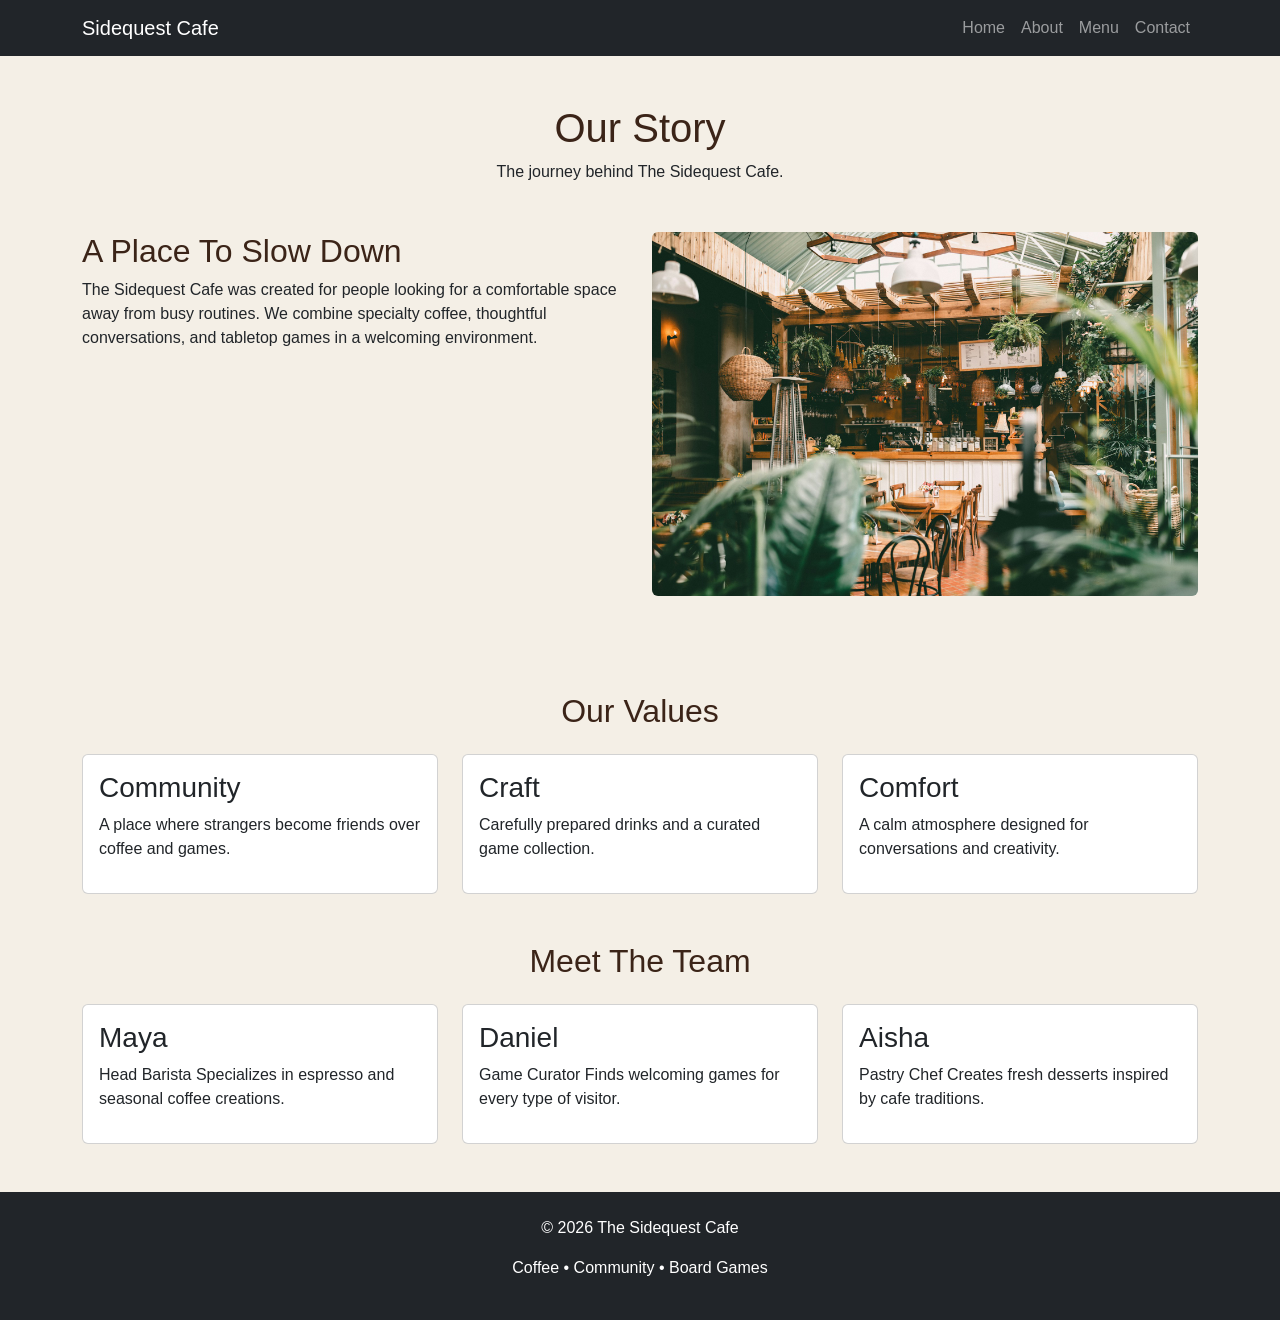
==== pages/about.html @ 0107e9e5 "Create contact page layout" ====
<!DOCTYPE html>
<html lang="en">
<head>
    <meta charset="UTF-8">
    <meta name="viewport" content="width=device-width, initial-scale=1.0">
    <link href="https://cdn.jsdelivr.net/npm/bootstrap@5.3.8/dist/css/bootstrap.min.css" rel="stylesheet">
    <link href="/css/style.css" rel="stylesheet">
    <title>About | The Sidequest Cafe</title>
</head>
<body>
    <nav class="navbar navbar-expand-lg navbar-dark bg-dark">
        <div class="container">
            <a class="navbar-brand" href="/index.html">Sidequest Cafe</a>

            <button class="navbar-toggler" data-bs-toggle="collapse" data-bs-target="#navigation">
                <span class="navbar-toggler-icon"></span>
            </button>

            <div class="collapse navbar-collapse" id="navigation">
                <ul class="navbar-nav ms-auto">
                    <li class="nav-item">
                        <a class="nav-link" href="/index.html">Home</a>
                    </li>
                    <li class="nav-item">
                        <a class="nav-link" href="/pages/about.html">About</a>
                    </li>
                    <li class="nav-item">
                        <a class="nav-link" href="#">Menu</a>
                    </li>
                    <li class="nav-item">
                        <a class="nav-link" href="/pages/contact.html">Contact</a>
                    </li>
                </ul>
            </div>
        </div>
    </nav>

    <section class="container py-5">
        <h1 class="text-center">Our Story</h1>
        <p class="text-center">The journey behind The Sidequest Cafe.</p>

        <div class="row mt-5">
            <div class="col-md-6">
                <h2>A Place To Slow Down</h2>
                <p>The Sidequest Cafe was created for people looking for a comfortable space away from busy routines. We combine specialty coffee, thoughtful conversations, and tabletop games in a welcoming environment.</p>
            </div>

            <div class="col-md-6">
                <img src="/images/cafe.jpg" class="img-fluid rounded" alt="Cozy cafe interior">
            </div>
        </div>
    </section>


    <section class="container mt-5">
        <h2 class="text-center">Our Values</h2>
        <div class="row mt-4">
            <div class="col-md-4">
                <div class="card p-3">
                    <h3>Community</h3>
                    <p>A place where strangers become friends over coffee and games.</p>
                </div>
            </div>
            <div class="col-md-4">
                <div class="card p-3">
                    <h3>Craft</h3>
                    <p>Carefully prepared drinks and a curated game collection.</p>
                </div>
            </div>
            <div class="col-md-4">
                <div class="card p-3">
                    <h3>Comfort</h3>
                    <p>A calm atmosphere designed for conversations and creativity.</p>
                </div>
            </div>
        </div>
    </section>

    <section class="container mt-5">
        <h2 class="text-center">Meet The Team</h2>
        <div class="row mt-4">
            <div class="col-md-4">
                <div class="card p-3">
                    <h3>Maya</h3>
                    <p>
                        Head Barista
                        Specializes in espresso and seasonal coffee creations.
                    </p>
                </div>
            </div>
            <div class="col-md-4">
                <div class="card p-3">
                    <h3>Daniel</h3>
                    <p>
                        Game Curator
                        Finds welcoming games for every type of visitor.
                    </p>
                </div>
            </div>
            <div class="col-md-4">
                <div class="card p-3">
                    <h3>Aisha</h3>
                    <p>
                        Pastry Chef
                        Creates fresh desserts inspired by cafe traditions.
                    </p>
                </div>
            </div>
        </div>
    </section>

    <footer class="bg-dark text-white text-center p-4 mt-5">
        <p>&copy; 2026 The Sidequest Cafe</p>
        <p>Coffee &bull; Community &bull; Board Games</p>
    </footer>

    <script src="https://cdn.jsdelivr.net/npm/bootstrap@5.3.8/dist/js/bootstrap.bundle.min.js"></script>
</body>
</html>
---- css/style.css ----
:root {
    --cream: #F4EFE6;
    --espresso: #3B2418;
    --terracotta: #C96B3B;
    --mustard: #D4A72C;
}

body {
    background: var(--cream);
    font-family: Arial, sans-serif;
}

h1,
h2 {
    color: var(--espresso);
}

.btn {
    background: var(--terracotta);
    color: white;
    border-radius: 30px;
    padding: 12px 25px;
}


@media(max-width:768px) {
    h1 {
        font-size: 30px;
    }

    p {
        font-size: 16px;
    }
}
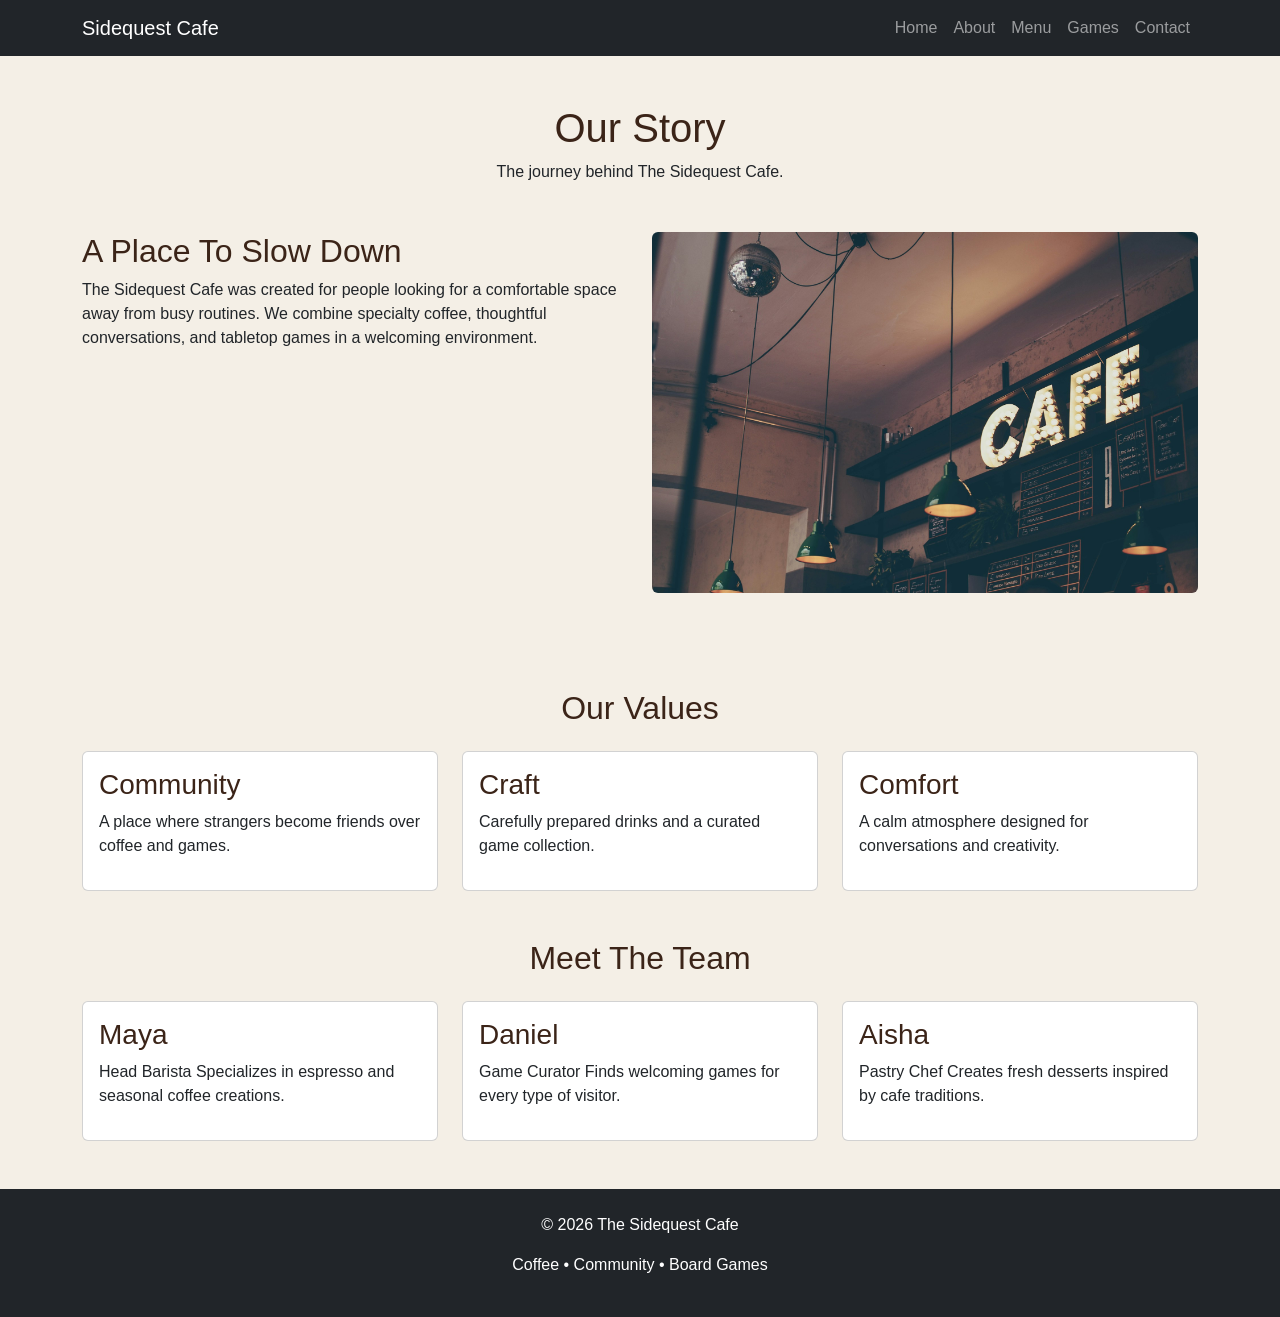
==== commit 6bdf07d4: "Add games page navigation" ====
--- a/pages/about.html
+++ b/pages/about.html
@@ -25,7 +25,10 @@
                         <a class="nav-link" href="/pages/about.html">About</a>
                     </li>
                     <li class="nav-item">
-                        <a class="nav-link" href="#">Menu</a>
+                        <a class="nav-link" href="/pages/menu.html">Menu</a>
+                    </li>
+                    <li class="nav-item">
+                        <a class="nav-link" href="/pages/games.html">Games</a>
                     </li>
                     <li class="nav-item">
                         <a class="nav-link" href="/pages/contact.html">Contact</a>
--- a/css/style.css
+++ b/css/style.css
@@ -22,6 +22,50 @@
     padding: 12px 25px;
 }
 
+.card {
+    transition: 0.3s;
+}
+.card:hover {
+    transform: translateY(-5px);
+}
+
+.card h3 {
+    color: var(--espresso);
+}
+
+.menu-card span {
+    background:var(--mustard);
+    padding:5px 15px;
+    border-radius:20px;
+    font-size:14px;
+}
+
+.hero {
+    min-height: 70vh;
+    background:
+    linear-gradient(
+        rgba(59,36,24,0.65),
+        rgba(59,36,24,0.65)
+    ),
+    url("../images/cafe.jpg");
+    background-size: cover;
+    background-position:center;
+    display:flex;
+    justify-content:center;
+    align-items:center;
+    text-align:center;
+    color:white;
+}
+
+.hero h1 {
+    color:white;
+    font-size:60px;
+}
+
+.hero p {
+    font-size:22px;
+    color:white;
+}
 
 @media(max-width:768px) {
     h1 {
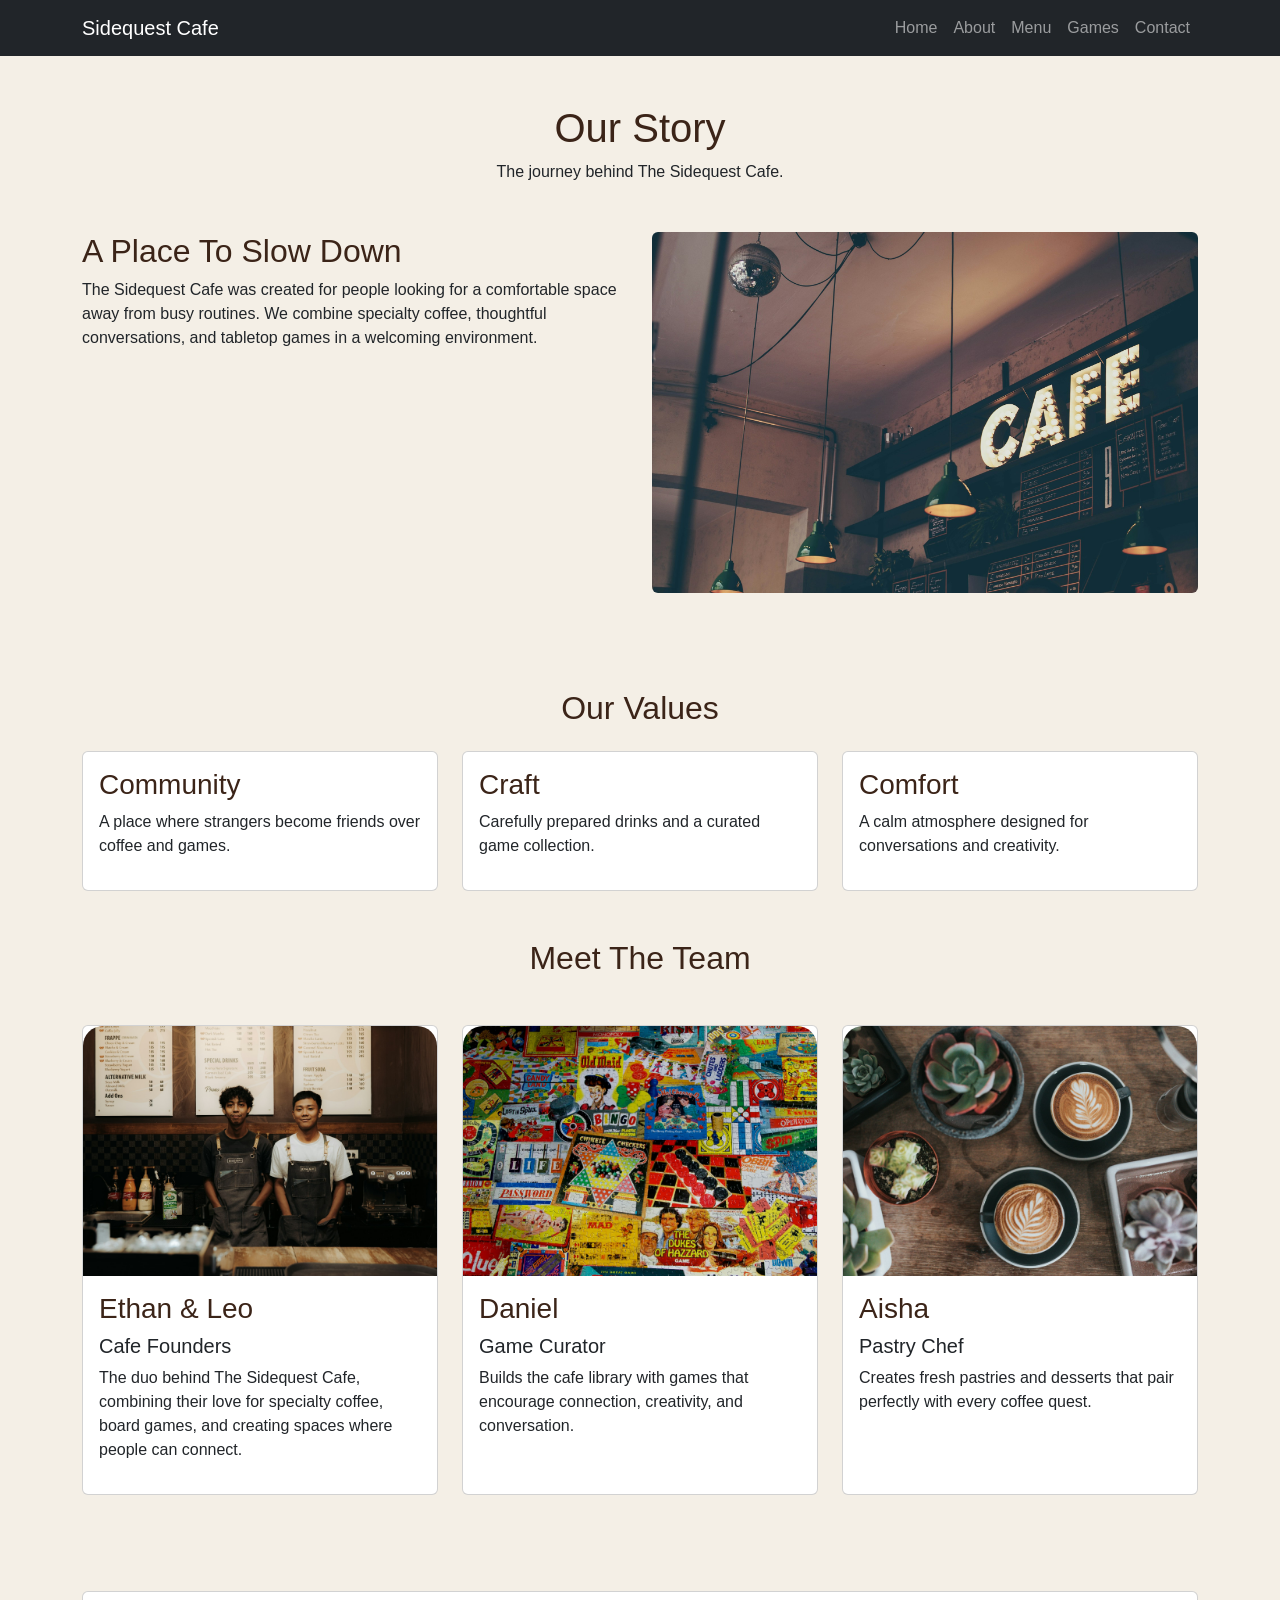
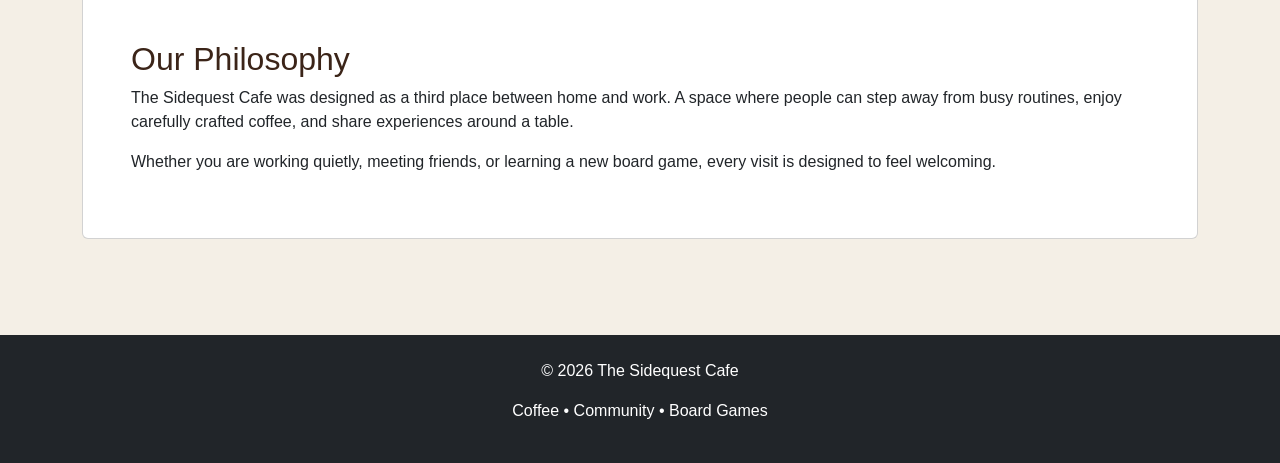
==== commit ca02f484: "Expand about page with cafe story and team image" ====
--- a/pages/about.html
+++ b/pages/about.html
@@ -79,36 +79,47 @@
         </div>
     </section>
 
-    <section class="container mt-5">
-        <h2 class="text-center">Meet The Team</h2>
-        <div class="row mt-4">
+    <section class="container py-5">
+        <h2 class="text-center mb-5">Meet The Team</h2>
+        <div class="row g-4">
             <div class="col-md-4">
-                <div class="card p-3">
-                    <h3>Maya</h3>
-                    <p>
-                        Head Barista
-                        Specializes in espresso and seasonal coffee creations.
-                    </p>
+                <div class="card h-100">
+                    <img src="/images/team.jpg" class="card-img-top" alt="Two members of the Sidequest Cafe team">
+                    <div class="card-body">
+                        <h3>Ethan & Leo</h3>
+                        <h5>Cafe Founders</h5>
+                        <p>The duo behind The Sidequest Cafe, combining their love for specialty coffee, board games, and creating spaces where people can connect.</p>
+                    </div>
                 </div>
             </div>
             <div class="col-md-4">
-                <div class="card p-3">
-                    <h3>Daniel</h3>
-                    <p>
-                        Game Curator
-                        Finds welcoming games for every type of visitor.
-                    </p>
+                <div class="card h-100">
+                    <img src="/images/boardgames.jpg"class="card-img-top"alt="Board game collection">
+                    <div class="card-body">
+                        <h3>Daniel</h3>
+                        <h5>Game Curator</h5>
+                        <p>Builds the cafe library with games that encourage connection, creativity, and conversation.</p>
+                    </div>
                 </div>
             </div>
             <div class="col-md-4">
-                <div class="card p-3">
-                    <h3>Aisha</h3>
-                    <p>
-                        Pastry Chef
-                        Creates fresh desserts inspired by cafe traditions.
-                    </p>
+                <div class="card h-100">
+                    <img src="/images/coffee.jpg"class="card-img-top"alt="Fresh cafe desserts and coffee">
+                    <div class="card-body">
+                        <h3>Aisha</h3>
+                        <h5>Pastry Chef</h5>
+                        <p>Creates fresh pastries and desserts that pair perfectly with every coffee quest.</p>
+                    </div>
                 </div>
             </div>
+        </div>
+    </section>
+    
+    <section class="container py-5">
+        <div class="card p-5">
+            <h2>Our Philosophy</h2>
+            <p>The Sidequest Cafe was designed as a third place between home and work. A space where people can step away from busy routines, enjoy carefully crafted coffee, and share experiences around a table.</p>
+            <p>Whether you are working quietly, meeting friends, or learning a new board game, every visit is designed to feel welcoming.</p>
         </div>
     </section>
 
--- a/css/style.css
+++ b/css/style.css
@@ -23,10 +23,18 @@
 }
 
 .card {
+    overflow: hidden;
     transition: 0.3s;
 }
+
 .card:hover {
-    transform: translateY(-5px);
+    transform: translateY(-10px);
+}
+
+.card-img-top {
+    height: 250px;
+    object-fit: cover;
+    border-radius: 20px 20px 0 0;
 }
 
 .card h3 {
@@ -34,37 +42,34 @@
 }
 
 .menu-card span {
-    background:var(--mustard);
-    padding:5px 15px;
-    border-radius:20px;
-    font-size:14px;
+    background: var(--mustard);
+    padding: 5px 15px;
+    border-radius: 20px;
+    font-size: 14px;
 }
 
 .hero {
     min-height: 70vh;
     background:
-    linear-gradient(
-        rgba(59,36,24,0.65),
-        rgba(59,36,24,0.65)
-    ),
-    url("../images/cafe.jpg");
+        linear-gradient(rgba(59, 36, 24, 0.65), rgba(59, 36, 24, 0.65)),
+        url("../images/cafe.jpg");
     background-size: cover;
-    background-position:center;
-    display:flex;
-    justify-content:center;
-    align-items:center;
-    text-align:center;
-    color:white;
+    background-position: center;
+    display: flex;
+    justify-content: center;
+    align-items: center;
+    text-align: center;
+    color: white;
 }
 
 .hero h1 {
-    color:white;
-    font-size:60px;
+    color: white;
+    font-size: 60px;
 }
 
 .hero p {
-    font-size:22px;
-    color:white;
+    font-size: 22px;
+    color: white;
 }
 
 @media(max-width:768px) {
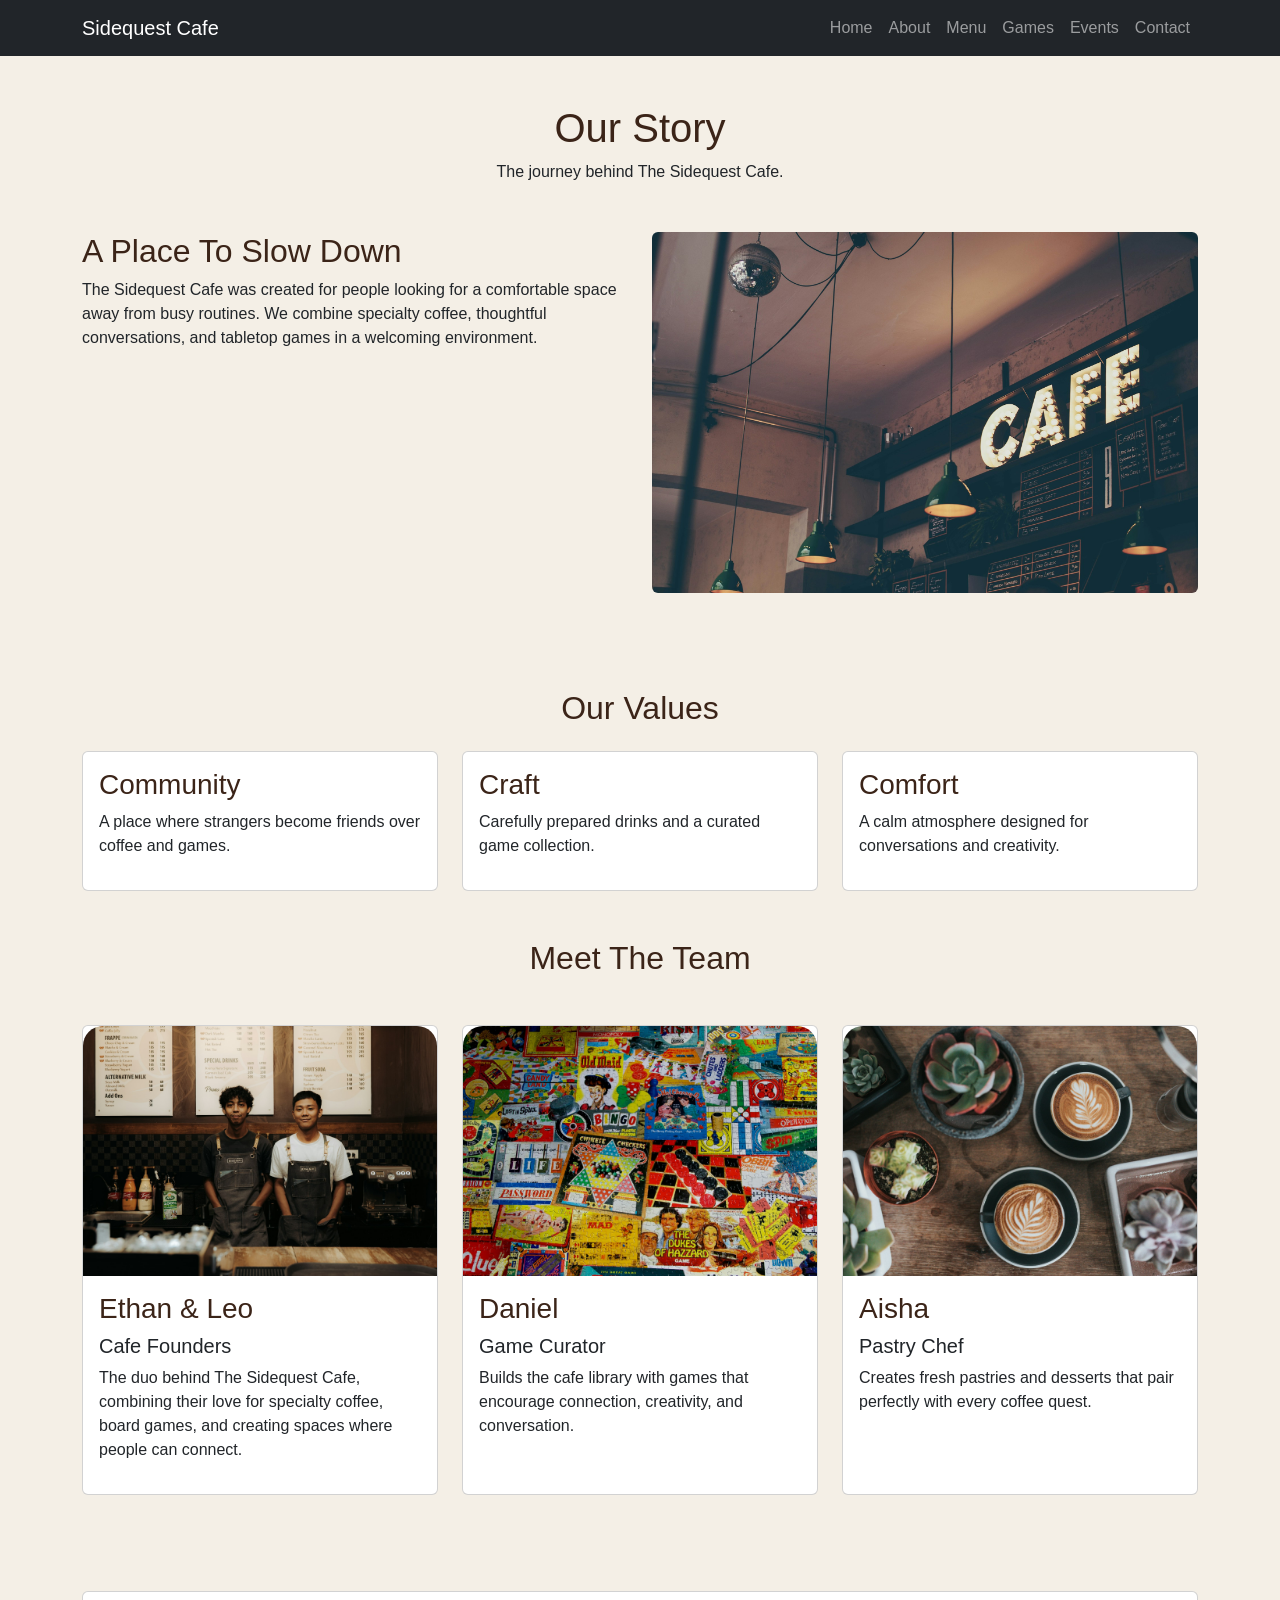
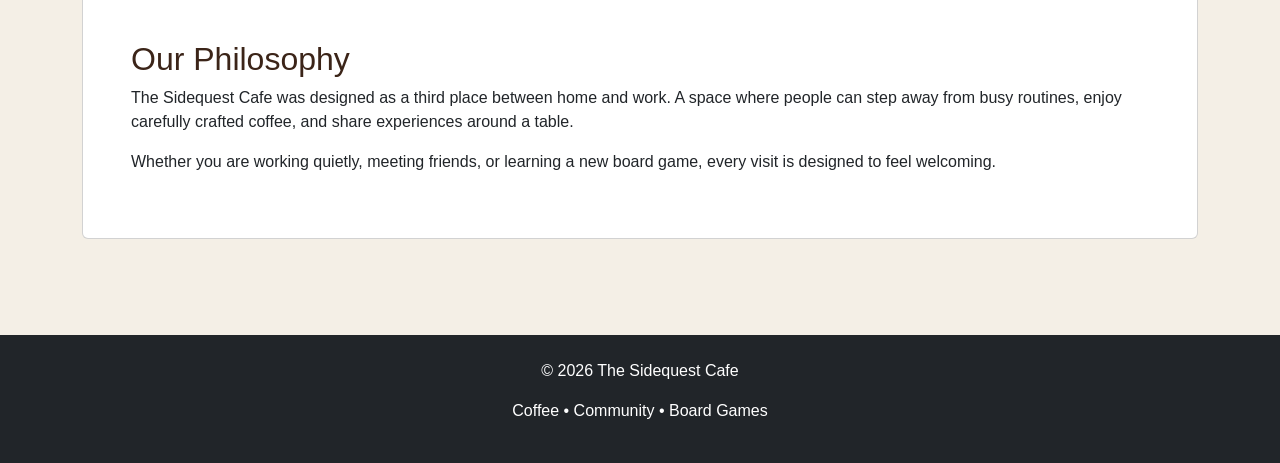
==== commit f1d7c1bf: "Create the events page" ====
--- a/pages/about.html
+++ b/pages/about.html
@@ -29,6 +29,9 @@
                     </li>
                     <li class="nav-item">
                         <a class="nav-link" href="/pages/games.html">Games</a>
+                    </li>
+                    <li class="nav-item">
+                        <a class="nav-link" href="/pages/events.html">Events</a>
                     </li>
                     <li class="nav-item">
                         <a class="nav-link" href="/pages/contact.html">Contact</a>
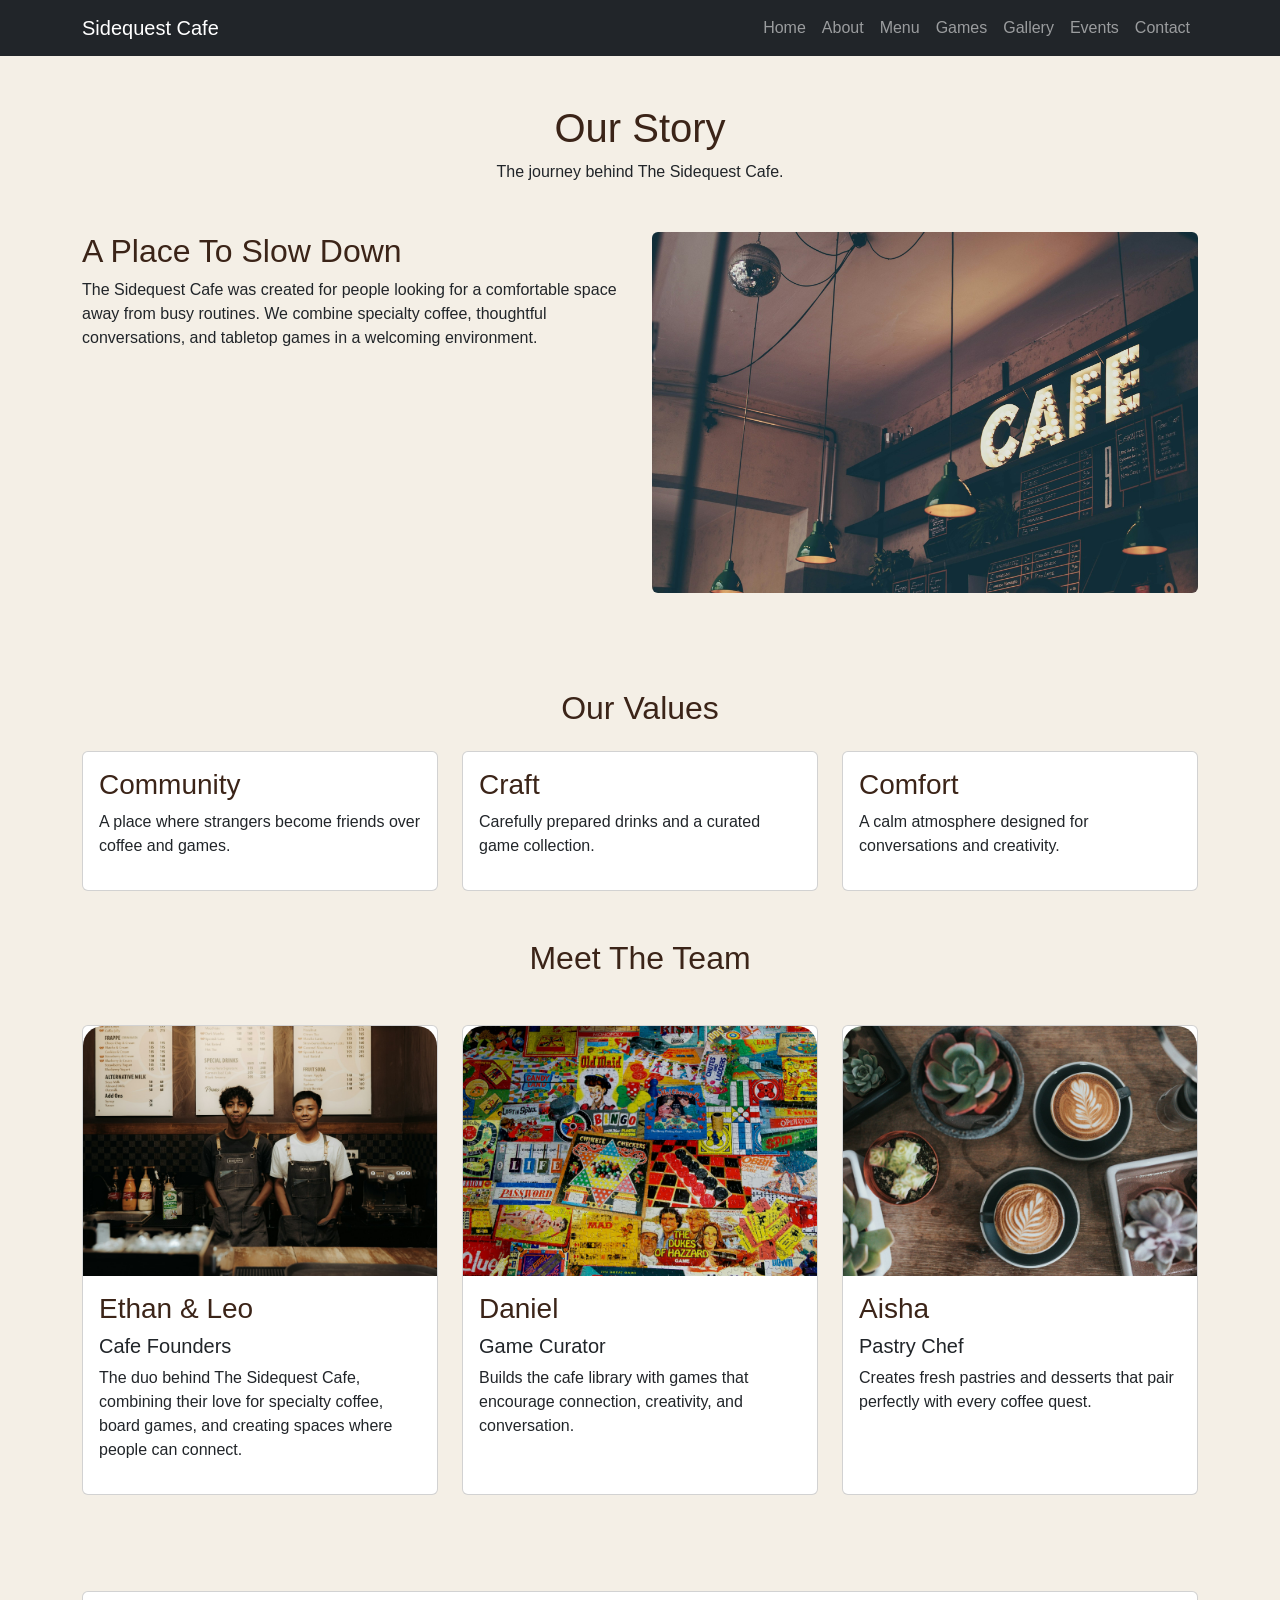
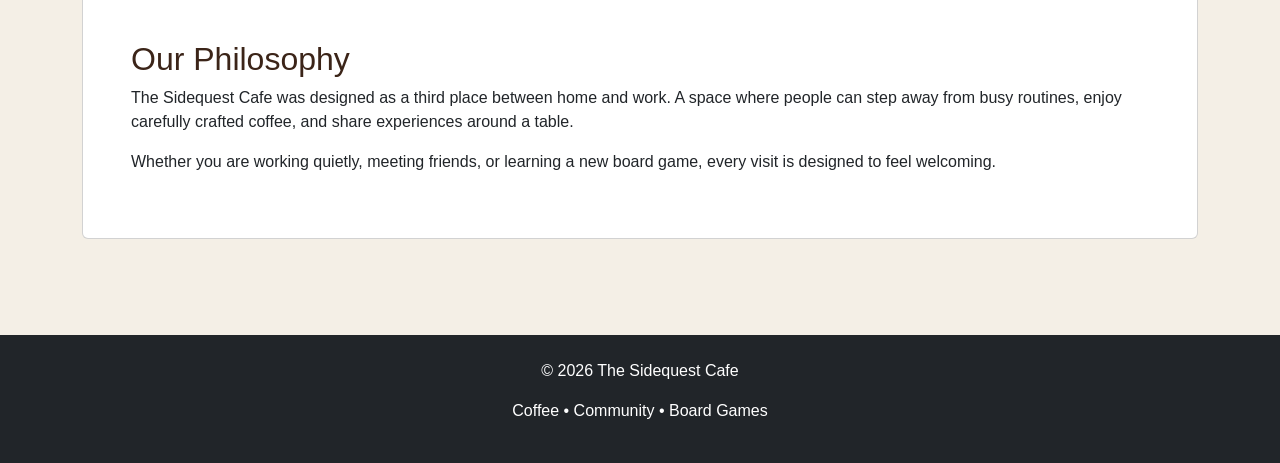
==== commit 988b5f68: "Create the gallery page" ====
--- a/pages/about.html
+++ b/pages/about.html
@@ -29,6 +29,9 @@
                     </li>
                     <li class="nav-item">
                         <a class="nav-link" href="/pages/games.html">Games</a>
+                    </li>
+                    <li class="nav-item">
+                        <a class="nav-link" href="/pages/gallery.html">Gallery</a>
                     </li>
                     <li class="nav-item">
                         <a class="nav-link" href="/pages/events.html">Events</a>
--- a/css/style.css
+++ b/css/style.css
@@ -72,6 +72,20 @@
     color: white;
 }
 
+.gallery-card {
+    background:white;
+    padding:20px;
+    border-radius:20px;
+    height:100%;
+}
+
+.gallery-card img {
+    height:300px;
+    width:100%;
+    object-fit:cover;
+    margin-bottom:20px;
+}
+
 @media(max-width:768px) {
     h1 {
         font-size: 30px;
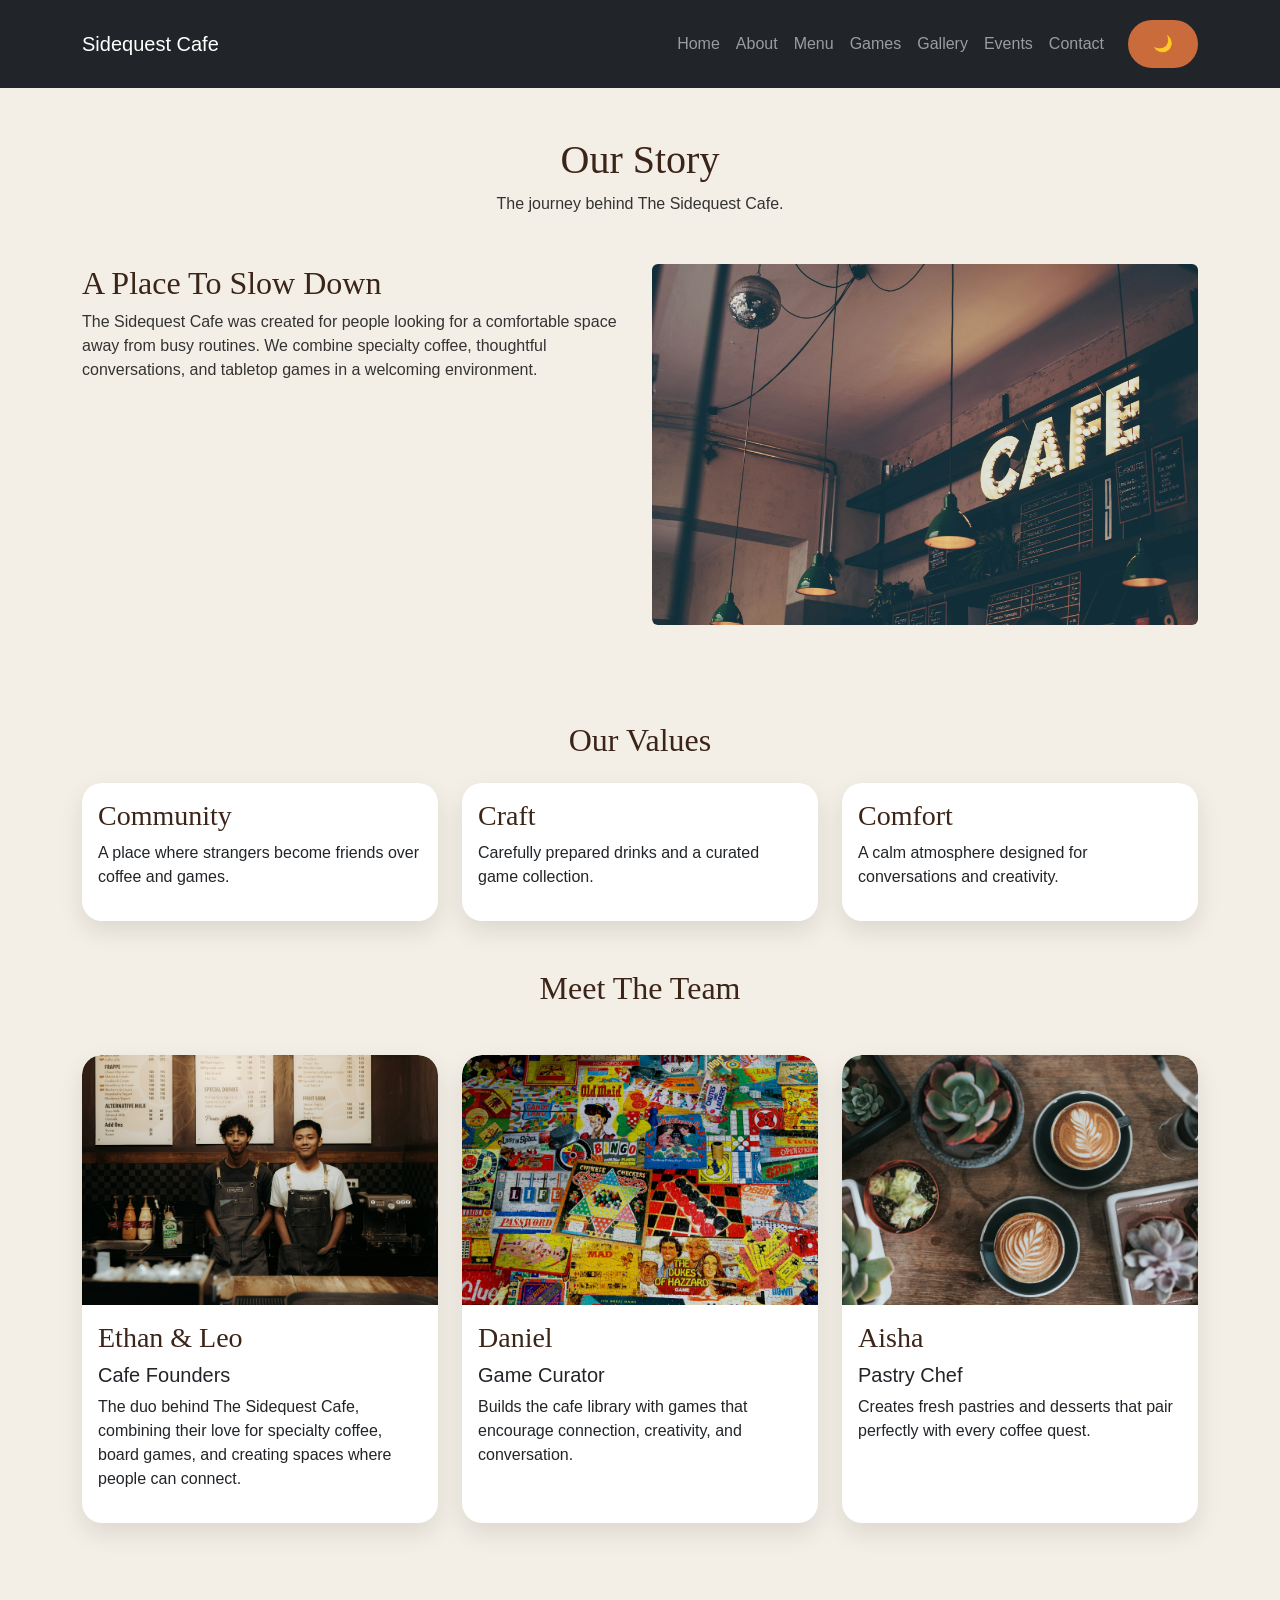
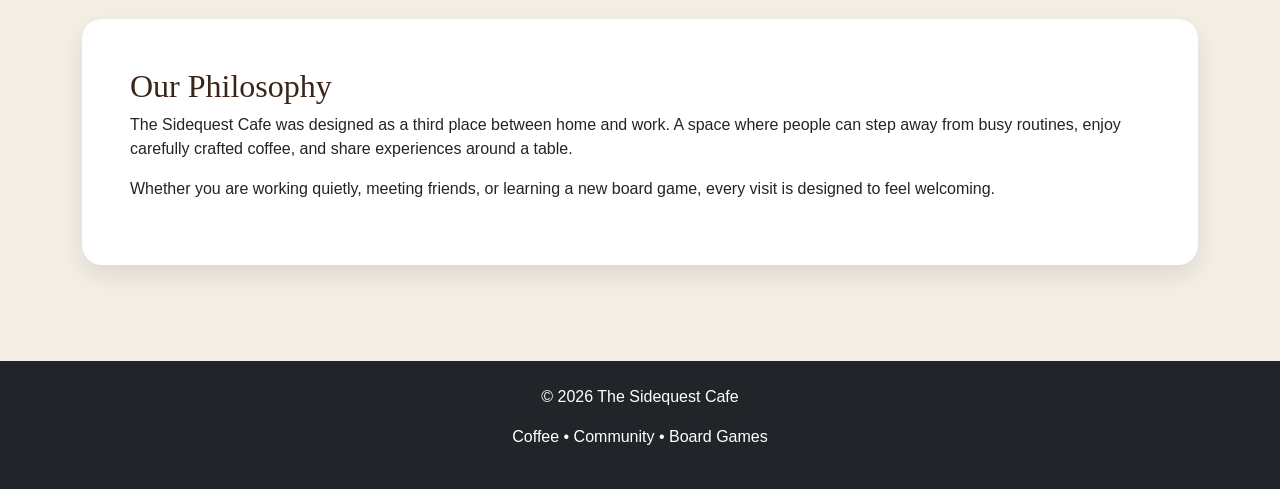
==== commit 934a9c18: "Add dark mode toggle functionality" ====
--- a/pages/about.html
+++ b/pages/about.html
@@ -40,6 +40,8 @@
                         <a class="nav-link" href="/pages/contact.html">Contact</a>
                     </li>
                 </ul>
+
+                <button id="themeToggle" class="btn btn-warning ms-3" aria-label="Toggle dark mode">🌙</button>
             </div>
         </div>
     </nav>
@@ -134,6 +136,7 @@
         <p>Coffee &bull; Community &bull; Board Games</p>
     </footer>
 
+    <script src="/js/script.js"></script>
     <script src="https://cdn.jsdelivr.net/npm/bootstrap@5.3.8/dist/js/bootstrap.bundle.min.js"></script>
 </body>
 </html>
--- a/css/style.css
+++ b/css/style.css
@@ -8,10 +8,17 @@
 body {
     background: var(--cream);
     font-family: Arial, sans-serif;
+    color:#333;
+}
+
+.navbar {
+    padding:20px;
 }
 
 h1,
-h2 {
+h2,
+h3 {
+    font-family:Georgia,serif;
     color: var(--espresso);
 }
 
@@ -22,13 +29,21 @@
     padding: 12px 25px;
 }
 
-.card {
-    overflow: hidden;
-    transition: 0.3s;
+.btn-warning {
+    background:var(--terracotta);
+    border:none;
+    color:white;
 }
 
+.card {
+    border:none;
+    overflow: hidden;
+    border-radius:20px;
+    box-shadow:0 10px 25px rgba(0,0,0,.1);
+    transition:.3s;
+}
 .card:hover {
-    transform: translateY(-10px);
+    transform:translateY(-8px);
 }
 
 .card-img-top {
@@ -46,6 +61,10 @@
     padding: 5px 15px;
     border-radius: 20px;
     font-size: 14px;
+}
+
+footer {
+    background:var(--espresso)!important;
 }
 
 .hero {
@@ -86,6 +105,56 @@
     margin-bottom:20px;
 }
 
+
+body,
+.card,
+.navbar,
+.btn,
+input,
+textarea {
+    transition: background-color .4s ease, color .4s ease, border-color .4s ease;
+}
+
+.dark-mode {
+    background:#181512;
+    color:#eeeeee;
+}
+
+.dark-mode h1,
+.dark-mode h2,
+.dark-mode h3 {
+    color:#f3c892;
+}
+
+.dark-mode p {
+    color:#dddddd;
+}
+
+.dark-mode .card {
+    background:#25201c;
+    color:white;
+}
+
+.dark-mode input,
+.dark-mode textarea {
+    background:#302820;
+    color:white;
+    border:1px solid #5b4635;
+}
+.dark-mode input:focus,
+.dark-mode textarea:focus {
+    background:#302820;
+    color:white;
+}
+.dark-mode input::placeholder,
+.dark-mode textarea::placeholder {
+    color:#ccc;
+}
+
+.dark-mode footer {
+    background:#0d0b09!important;
+}
+
 @media(max-width:768px) {
     h1 {
         font-size: 30px;
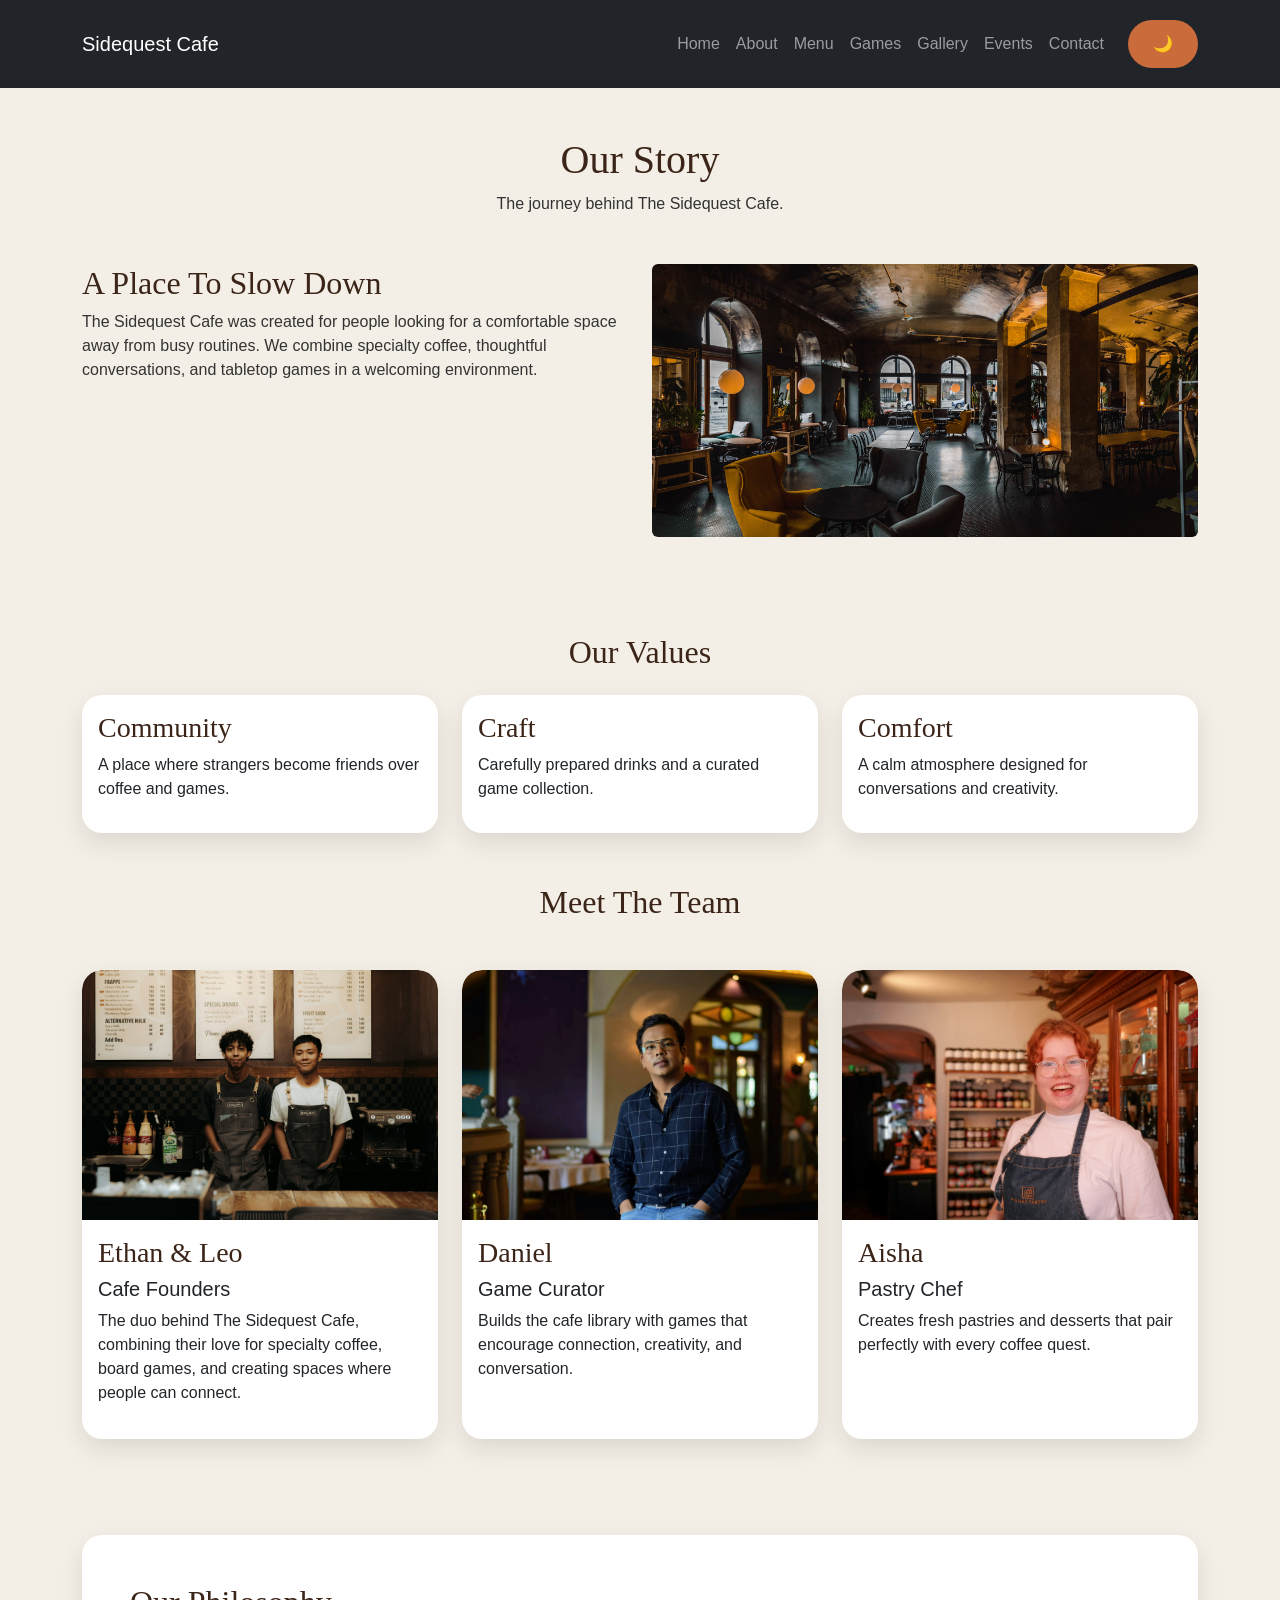
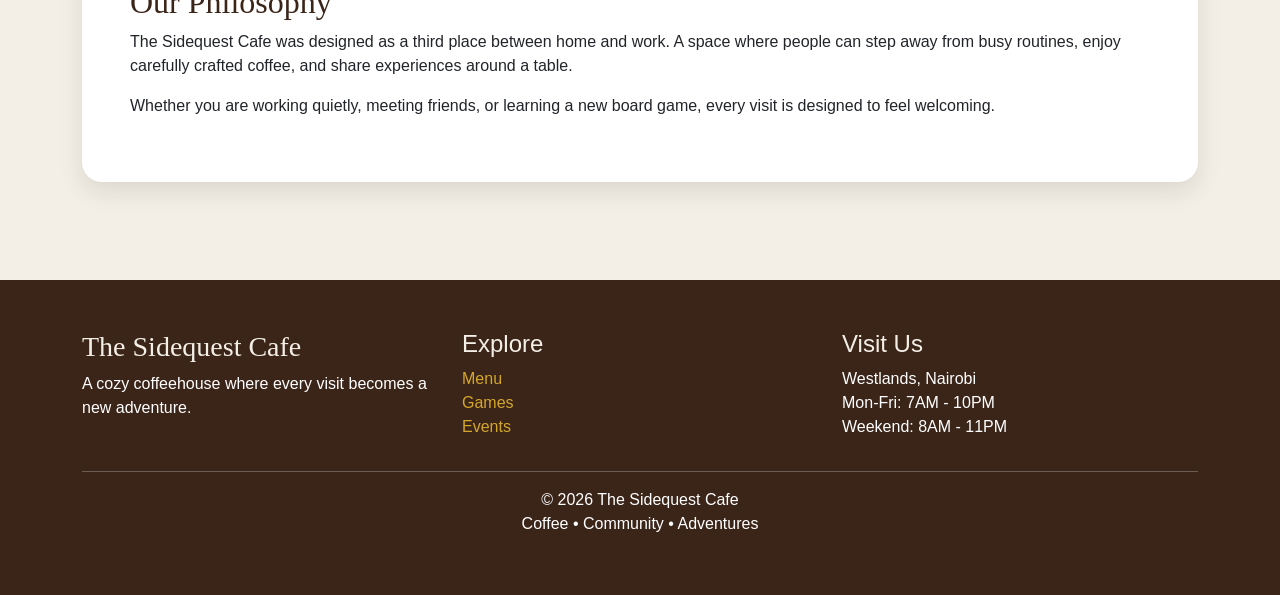
==== commit c85e3ebb: "Update the about page visuals and add games to the games page" ====
--- a/pages/about.html
+++ b/pages/about.html
@@ -57,7 +57,7 @@
             </div>
 
             <div class="col-md-6">
-                <img src="/images/cafe.jpg" class="img-fluid rounded" alt="Cozy cafe interior">
+                <img src="/images/cafe_2.jpg" class="img-fluid rounded" alt="Cozy cafe interior">
             </div>
         </div>
     </section>
@@ -102,7 +102,7 @@
             </div>
             <div class="col-md-4">
                 <div class="card h-100">
-                    <img src="/images/boardgames.jpg"class="card-img-top"alt="Board game collection">
+                    <img src="/images/team_2.jpg"class="card-img-top"alt="Board game collection">
                     <div class="card-body">
                         <h3>Daniel</h3>
                         <h5>Game Curator</h5>
@@ -112,7 +112,7 @@
             </div>
             <div class="col-md-4">
                 <div class="card h-100">
-                    <img src="/images/coffee.jpg"class="card-img-top"alt="Fresh cafe desserts and coffee">
+                    <img src="/images/team_3.jpg"class="card-img-top"alt="Fresh cafe desserts and coffee">
                     <div class="card-body">
                         <h3>Aisha</h3>
                         <h5>Pastry Chef</h5>
@@ -131,9 +131,29 @@
         </div>
     </section>
 
-    <footer class="bg-dark text-white text-center p-4 mt-5">
-        <p>&copy; 2026 The Sidequest Cafe</p>
-        <p>Coffee &bull; Community &bull; Board Games</p>
+    <footer class="site-footer mt-5">
+        <div class="container">
+            <div class="row g-4">
+                <div class="col-md-4">
+                    <h3>The Sidequest Cafe</h3>
+                    <p>A cozy coffeehouse where every visit becomes a new adventure.</p>
+                </div>
+                <div class="col-md-4">
+                    <h4>Explore</h4>
+                    <a href="/pages/menu.html">Menu</a>
+                    <br>
+                    <a href="/pages/games.html">Games</a>
+                    <br>
+                    <a href="/pages/events.html">Events</a>
+                </div>
+                <div class="col-md-4">
+                    <h4>Visit Us</h4>
+                    <p>Westlands, Nairobi<br>Mon-Fri: 7AM - 10PM<br>Weekend: 8AM - 11PM</p>
+                </div>
+            </div>
+            <hr>
+            <p class="text-center">&copy; 2026 The Sidequest Cafe<br>Coffee &bull; Community &bull; Adventures</p>
+        </div>
     </footer>
 
     <script src="/js/script.js"></script>
--- a/css/style.css
+++ b/css/style.css
@@ -39,11 +39,11 @@
     border:none;
     overflow: hidden;
     border-radius:20px;
-    box-shadow:0 10px 25px rgba(0,0,0,.1);
-    transition:.3s;
+    box-shadow: 0 10px 25px rgba(0, 0, 0, 0.1);
+    transition: 0.3s !important;
 }
 .card:hover {
-    transform:translateY(-8px);
+    transform: translateY(-8px);
 }
 
 .card-img-top {
@@ -63,15 +63,31 @@
     font-size: 14px;
 }
 
-footer {
-    background:var(--espresso)!important;
+.site-footer {
+    background:#3B2418;
+    color:white;
+    padding:50px 0;
+}
+
+.site-footer h3,
+.site-footer h4 {
+    color:#F4EFE6;
+}
+
+.site-footer a {
+    color:#D4A72C;
+    text-decoration:none;
+}
+
+.site-footer a:hover {
+    text-decoration:underline;
 }
 
 .hero {
-    min-height: 70vh;
+    min-height: 85vh;
     background:
         linear-gradient(rgba(59, 36, 24, 0.65), rgba(59, 36, 24, 0.65)),
-        url("../images/cafe.jpg");
+        url("/images/cafe.jpg");
     background-size: cover;
     background-position: center;
     display: flex;
@@ -112,7 +128,7 @@
 .btn,
 input,
 textarea {
-    transition: background-color .4s ease, color .4s ease, border-color .4s ease;
+    transition: background-color 0.4s ease, color 0.4s ease, border-color 0.4s ease;
 }
 
 .dark-mode {
@@ -155,6 +171,20 @@
     background:#0d0b09!important;
 }
 
+@media(max-width:576px) {
+    .hero h1 {
+        font-size:32px;
+    }
+
+    .hero p {
+        font-size:16px;
+    }
+
+    .card {
+        margin-bottom:20px;
+    }
+}
+
 @media(max-width:768px) {
     h1 {
         font-size: 30px;
@@ -163,4 +193,12 @@
     p {
         font-size: 16px;
     }
-}
+
+    .hero h1 {
+        font-size:38px;
+    }
+    
+    .card {
+        margin-bottom:20px;
+    }
+}
